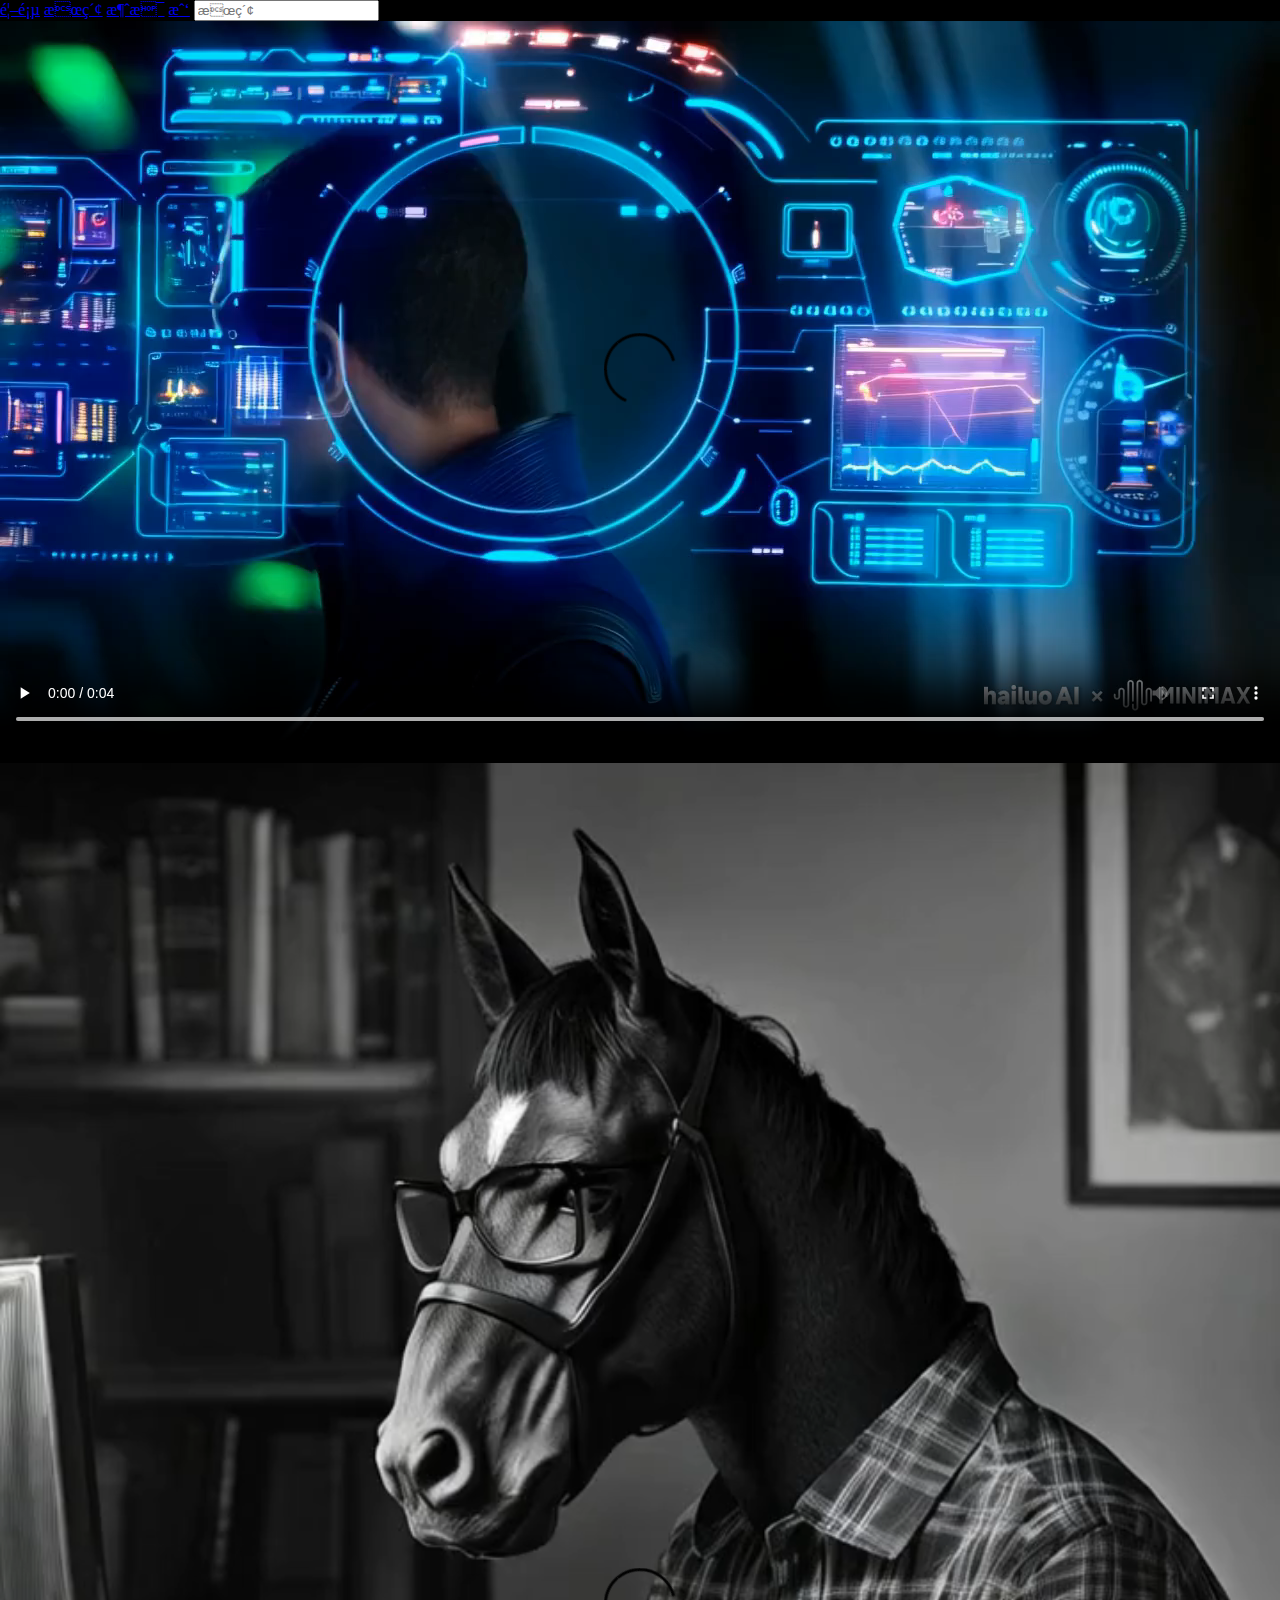
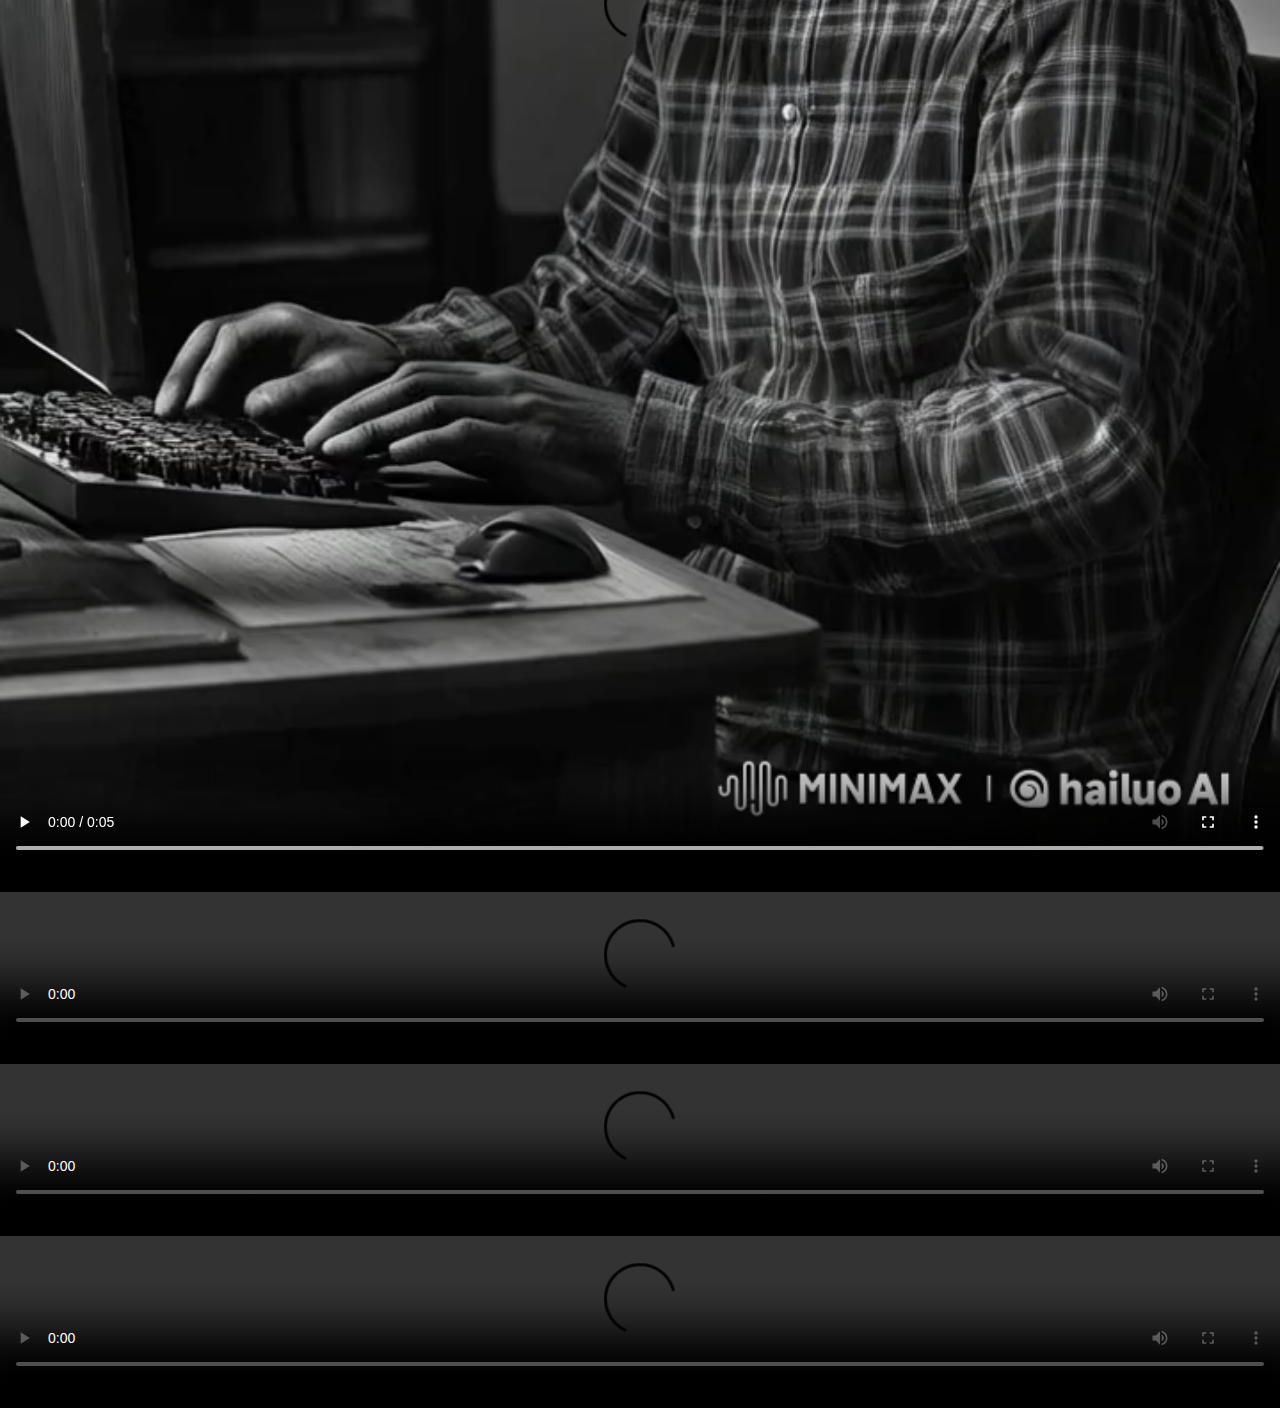
==== index.html @ 8b4c9ce8 "Update index.html" ====
<!DOCTYPE html>
<html lang="en">

<head>
    <meta charset="UTF - 8">
    <meta name="viewport" content="width=device - width, initial - scale = 1.0">
    <title>佐罗斯视频专区</title>
    <link rel="stylesheet" href="styles.css">
</head>

<body>
    <!-- 顶部导航栏 -->
    <div class="top - nav">
        <a href="#">首页</a>
        <a href="#">搜索</a>
        <a href="#">消息</a>
        <a href="#">我</a>
        <input type="text" class="search - box" placeholder="搜索">
    </div>
    <!-- 视频区域 -->
    <div class="video - container">
        <div class="video - item">
            <video controls>
                <source src="example - video1.mp4" type="video/mp4">
                您的浏览器不支持视频标签，请更换浏览器查看。
            </video>
            <div class="video - desc">这是视频1的简短描述。</div>
        </div>
        <div class="video - item">
            <video controls>
                <source src="example - video2.mp4" type="video/mp4">
                您的浏览器不支持视频标签，请更换浏览器查看。
            </video>
            <div class="video - desc">这是视频2的简短描述。</div>
        </div>
        <div class="video - item">
            <video controls>
                <source src="example - video3.mp4" type="video/mp4">
                您的浏览器不支持视频标签，请更换浏览器查看。
            </video>
            <div class="video - desc">这是视频3的简短描述。</div>
        </div>
        <div class="video - item">
            <video controls>
                <source src="example - video4.mp4" type="video/mp4">
                您的浏览器不支持视频标签，请更换浏览器查看。
            </video>
            <div class="video - desc">这是视频4的简短描述。</div>
        </div>
        <div class="video - item">
            <video controls>
                <source src="example - video5.mp4" type="video/mp4">
                您的浏览器不支持视频标签，请更换浏览器查看。
            </video>
            <div class="video - desc">这是视频5的简短描述。</div>
        </div>
    </div>
</body>

</html>
---- styles.css ----
/* 整体页面布局 */
body {
    margin: 0;
    padding: 0;
    font - family: Arial, sans - serif;
    background-color: #000;
    width: 100vw;
    overflow - x: hidden;
}

/* 顶部导航栏 */
.top - nav {
    display: flex;
    justify - content: space - between;
    align - items: center;
    background - color: #000;
    color: #fff;
    padding: 10px;
    width: 100%;
}

.top - nav a {
    color: #fff;
    text - decoration: none;
    margin - left: 10px;
}

/* 视频区域 */
.video - container {
    display: flex;
    flex - direction: column;
    align - items: center;
    margin - top: 20px;
    width: 100%;
}

.video - item {
    width: 100%;
    margin - bottom: 10px;
}

video {
    width: 100%;
    height: auto;
    border - radius: 10px;
    max - width: 100%;
}

.video - desc {
    color: #fff;
    text - align: center;
    margin - top: 5px;
}
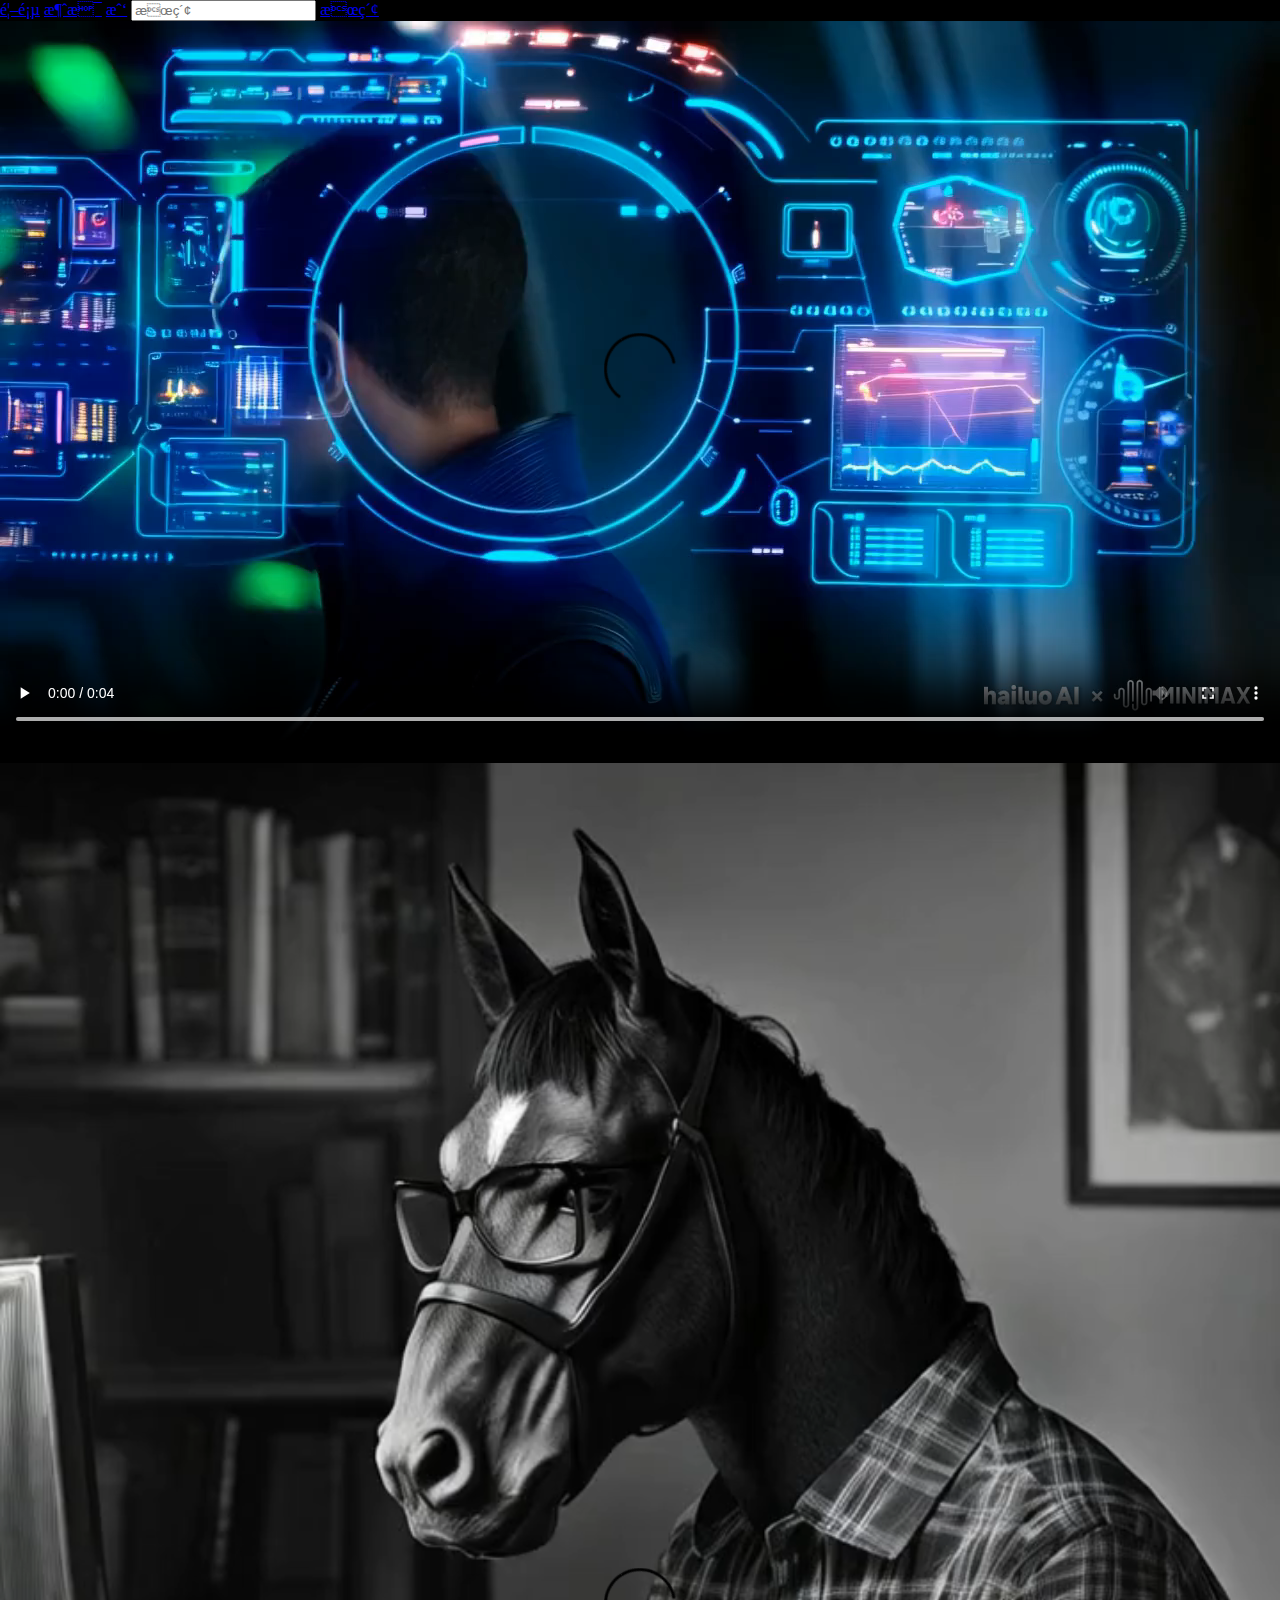
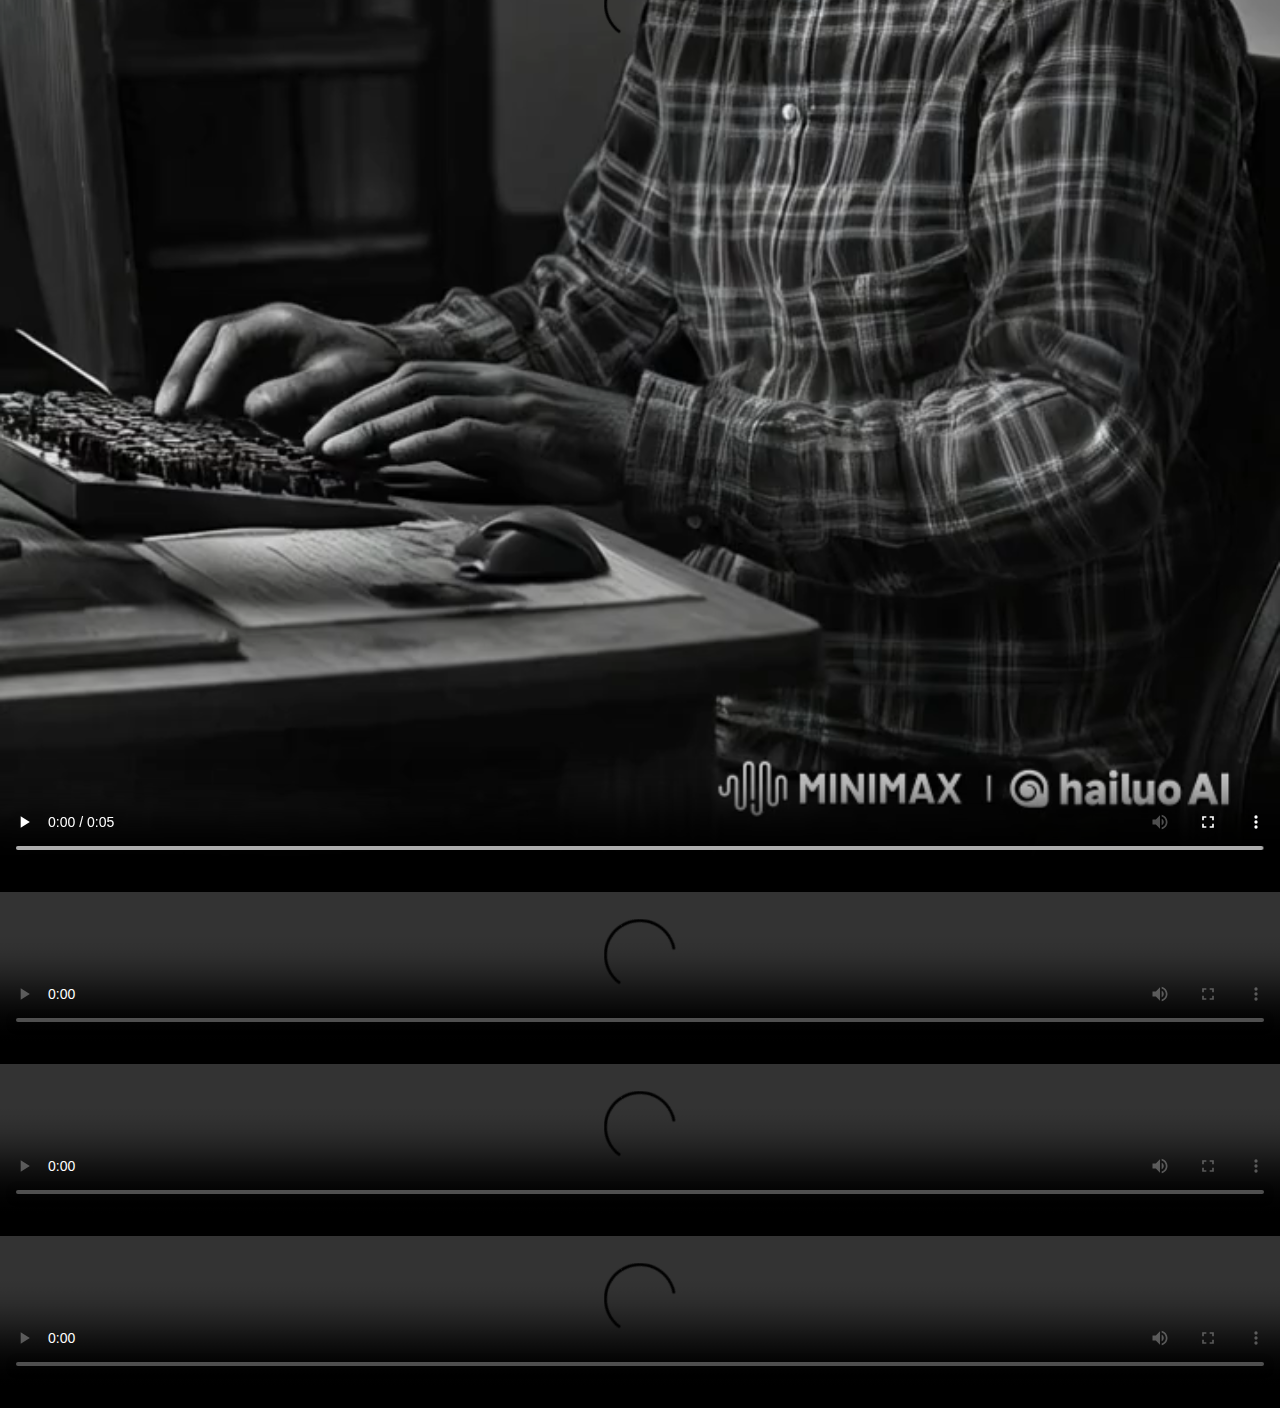
==== commit d7ddbf44: "Update index.html" ====
--- a/index.html
+++ b/index.html
@@ -12,10 +12,10 @@
     <!-- 顶部导航栏 -->
     <div class="top - nav">
         <a href="#">首页</a>
-        <a href="#">搜索</a>
         <a href="#">消息</a>
         <a href="#">我</a>
         <input type="text" class="search - box" placeholder="搜索">
+        <a href="#">搜索</a>
     </div>
     <!-- 视频区域 -->
     <div class="video - container">
--- a/styles.css
+++ b/styles.css
@@ -15,14 +15,24 @@
     align - items: center;
     background - color: #000;
     color: #fff;
-    padding: 10px;
+    padding: 15px;
     width: 100%;
+    font - size: 18px;
 }
 
 .top - nav a {
     color: #fff;
     text - decoration: none;
     margin - left: 10px;
+}
+
+.top - nav.search - box {
+    padding: 5px;
+    border: none;
+    border - radius: 5px;
+    background - color: #333;
+    color: #fff;
+    width: 200px;
 }
 
 /* 视频区域 */
@@ -50,4 +60,5 @@
     color: #fff;
     text - align: center;
     margin - top: 5px;
+    padding: 0 10px;
 }
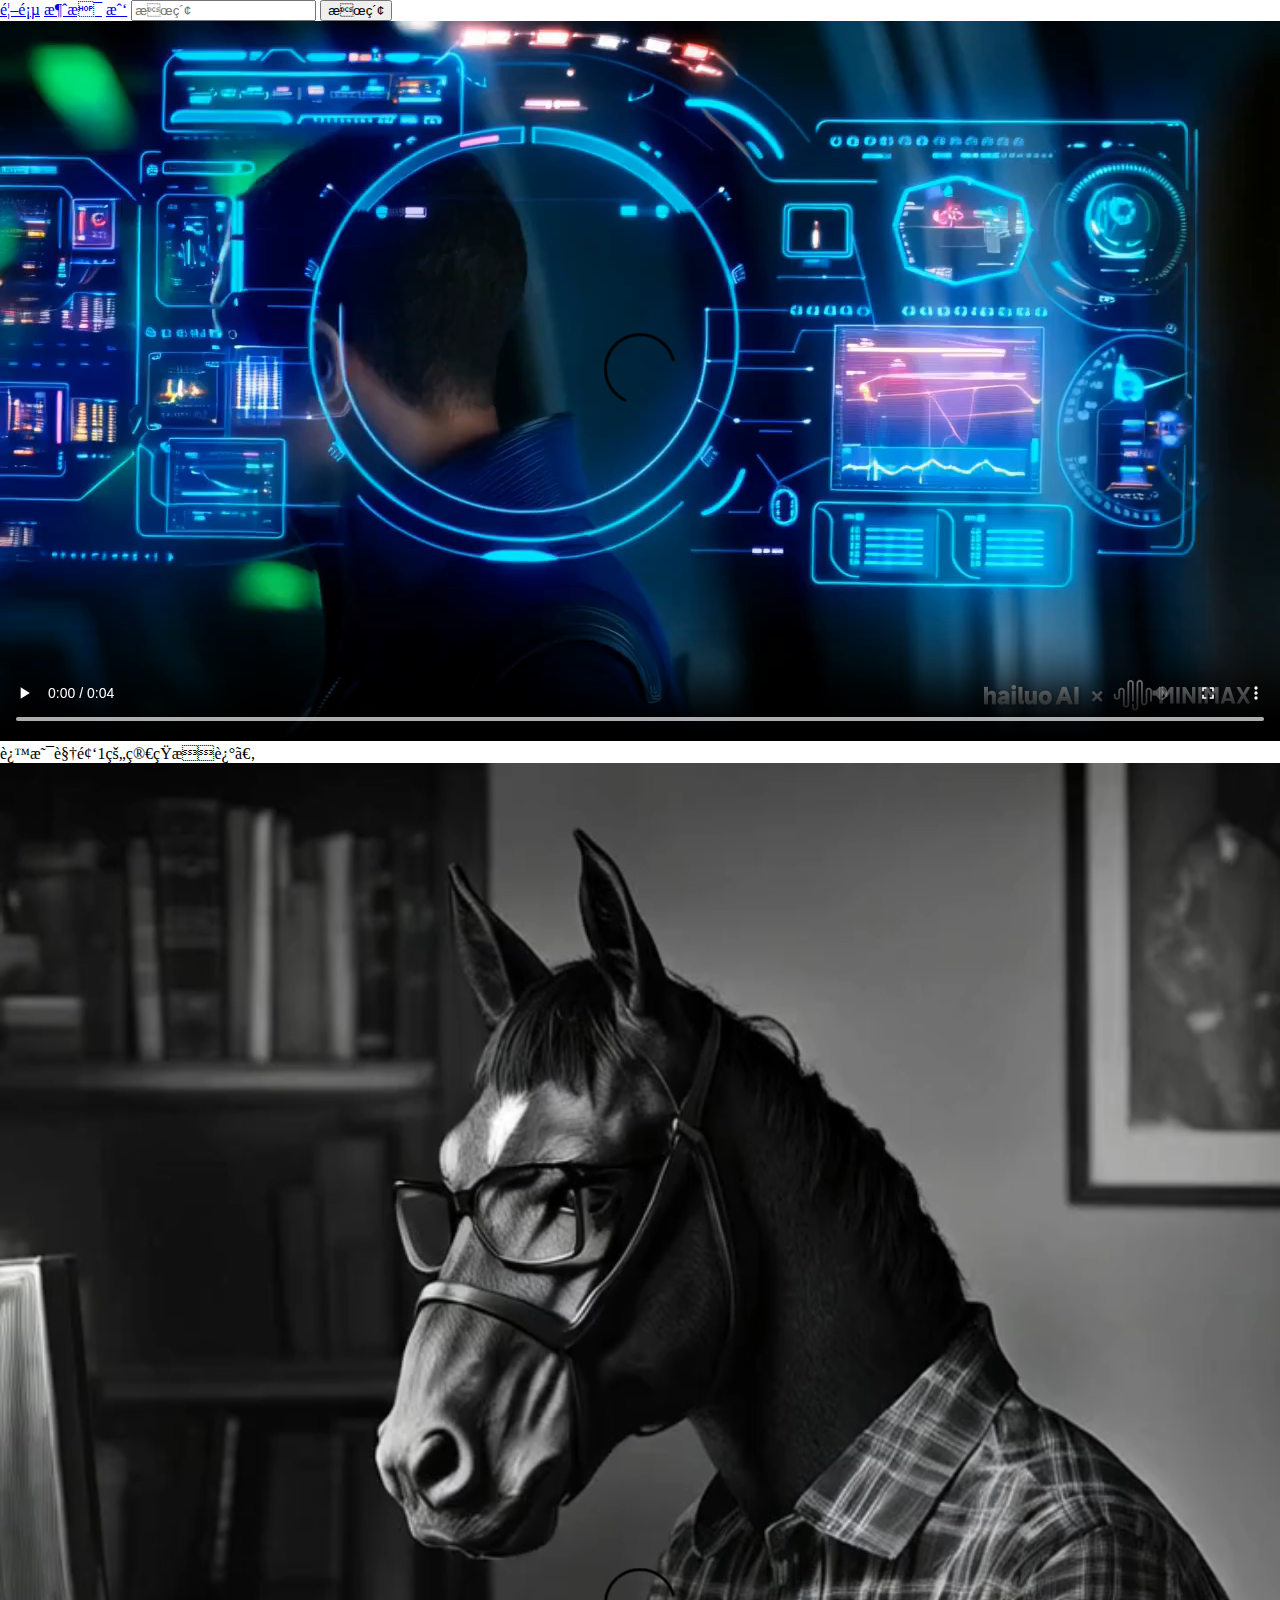
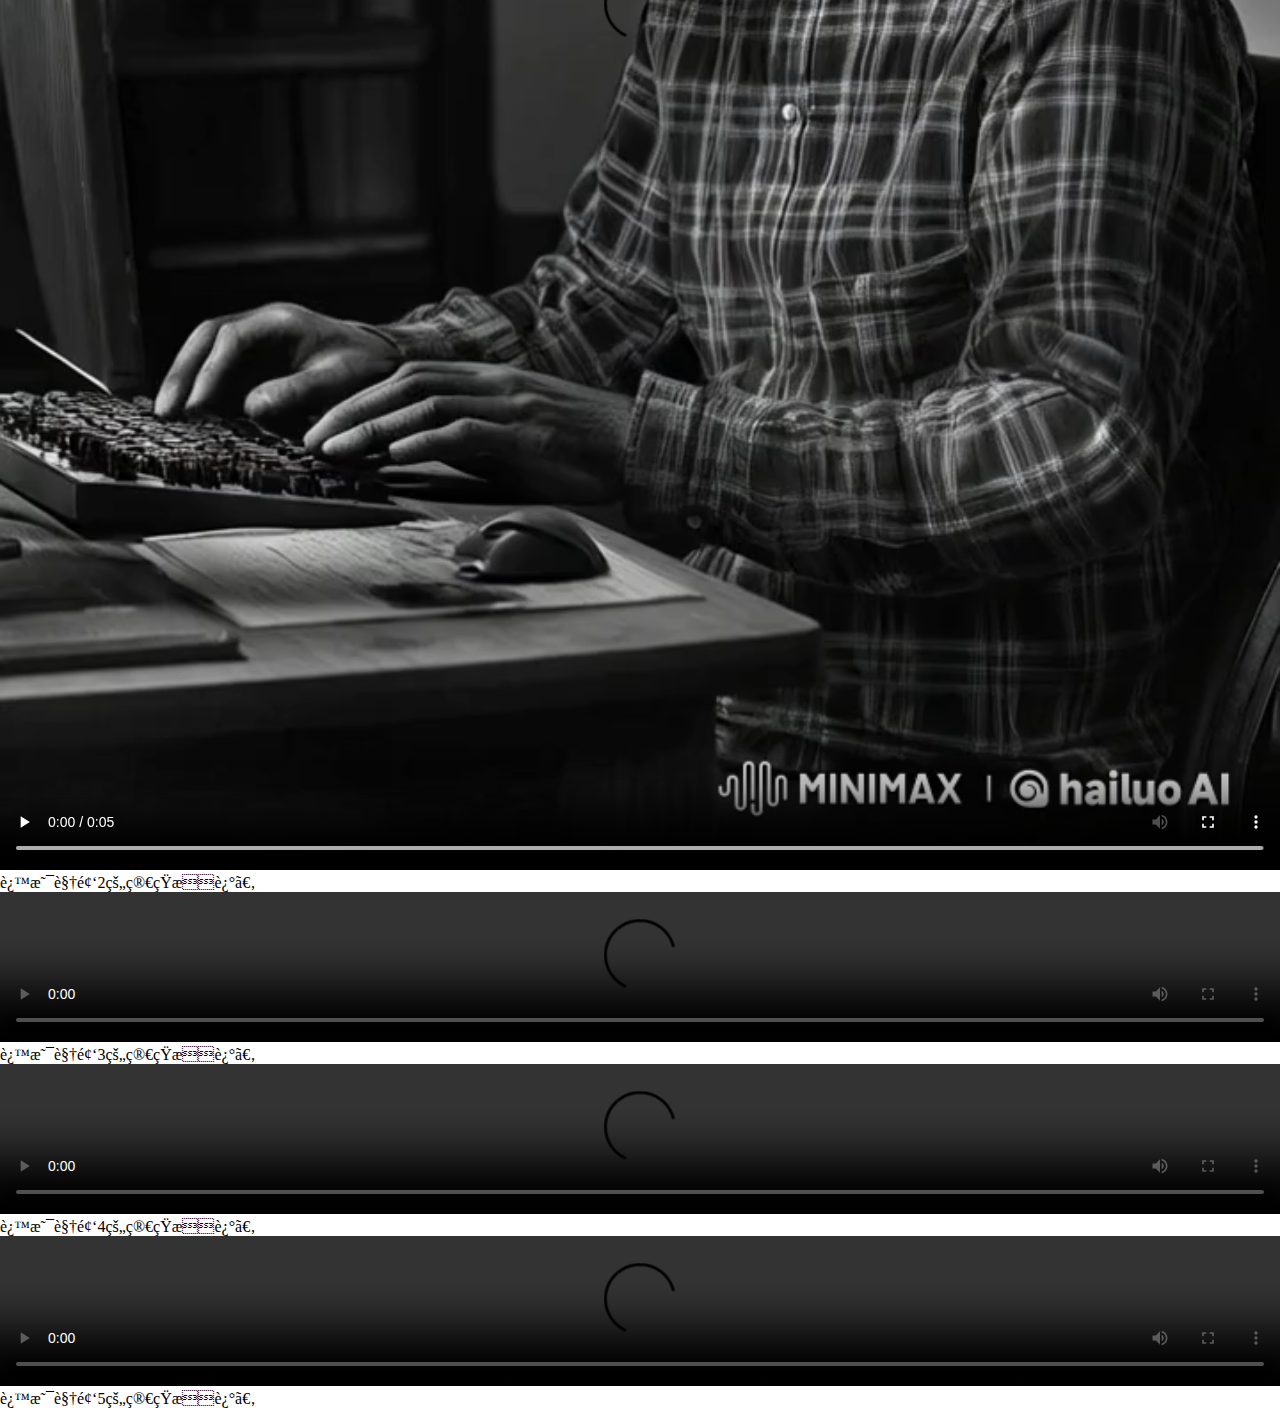
==== commit b13a169e: "Update index.html" ====
--- a/index.html
+++ b/index.html
@@ -15,7 +15,7 @@
         <a href="#">消息</a>
         <a href="#">我</a>
         <input type="text" class="search - box" placeholder="搜索">
-        <a href="#">搜索</a>
+        <button type="submit" class="search - btn">搜索</button>
     </div>
     <!-- 视频区域 -->
     <div class="video - container">
--- a/styles.css
+++ b/styles.css
@@ -3,7 +3,7 @@
     margin: 0;
     padding: 0;
     font - family: Arial, sans - serif;
-    background-color: #000;
+    background - color: #000;
     width: 100vw;
     overflow - x: hidden;
 }
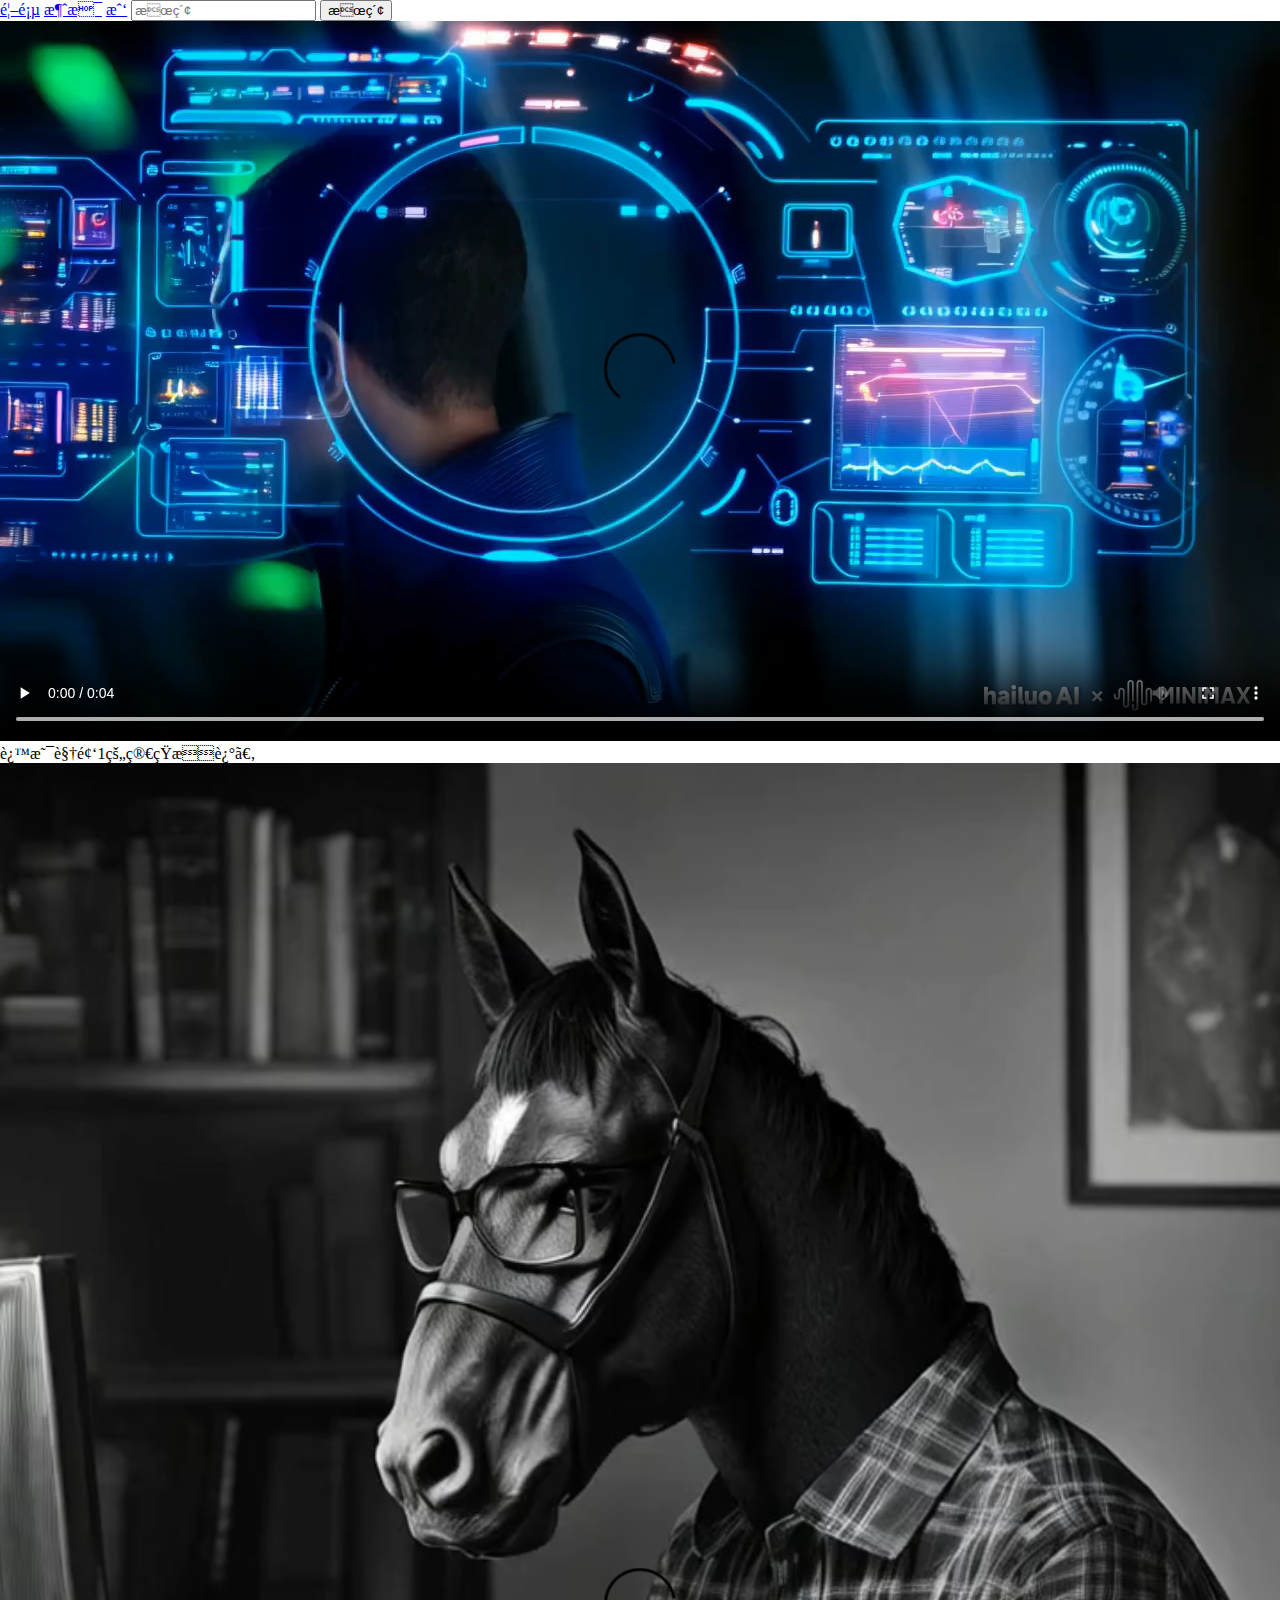
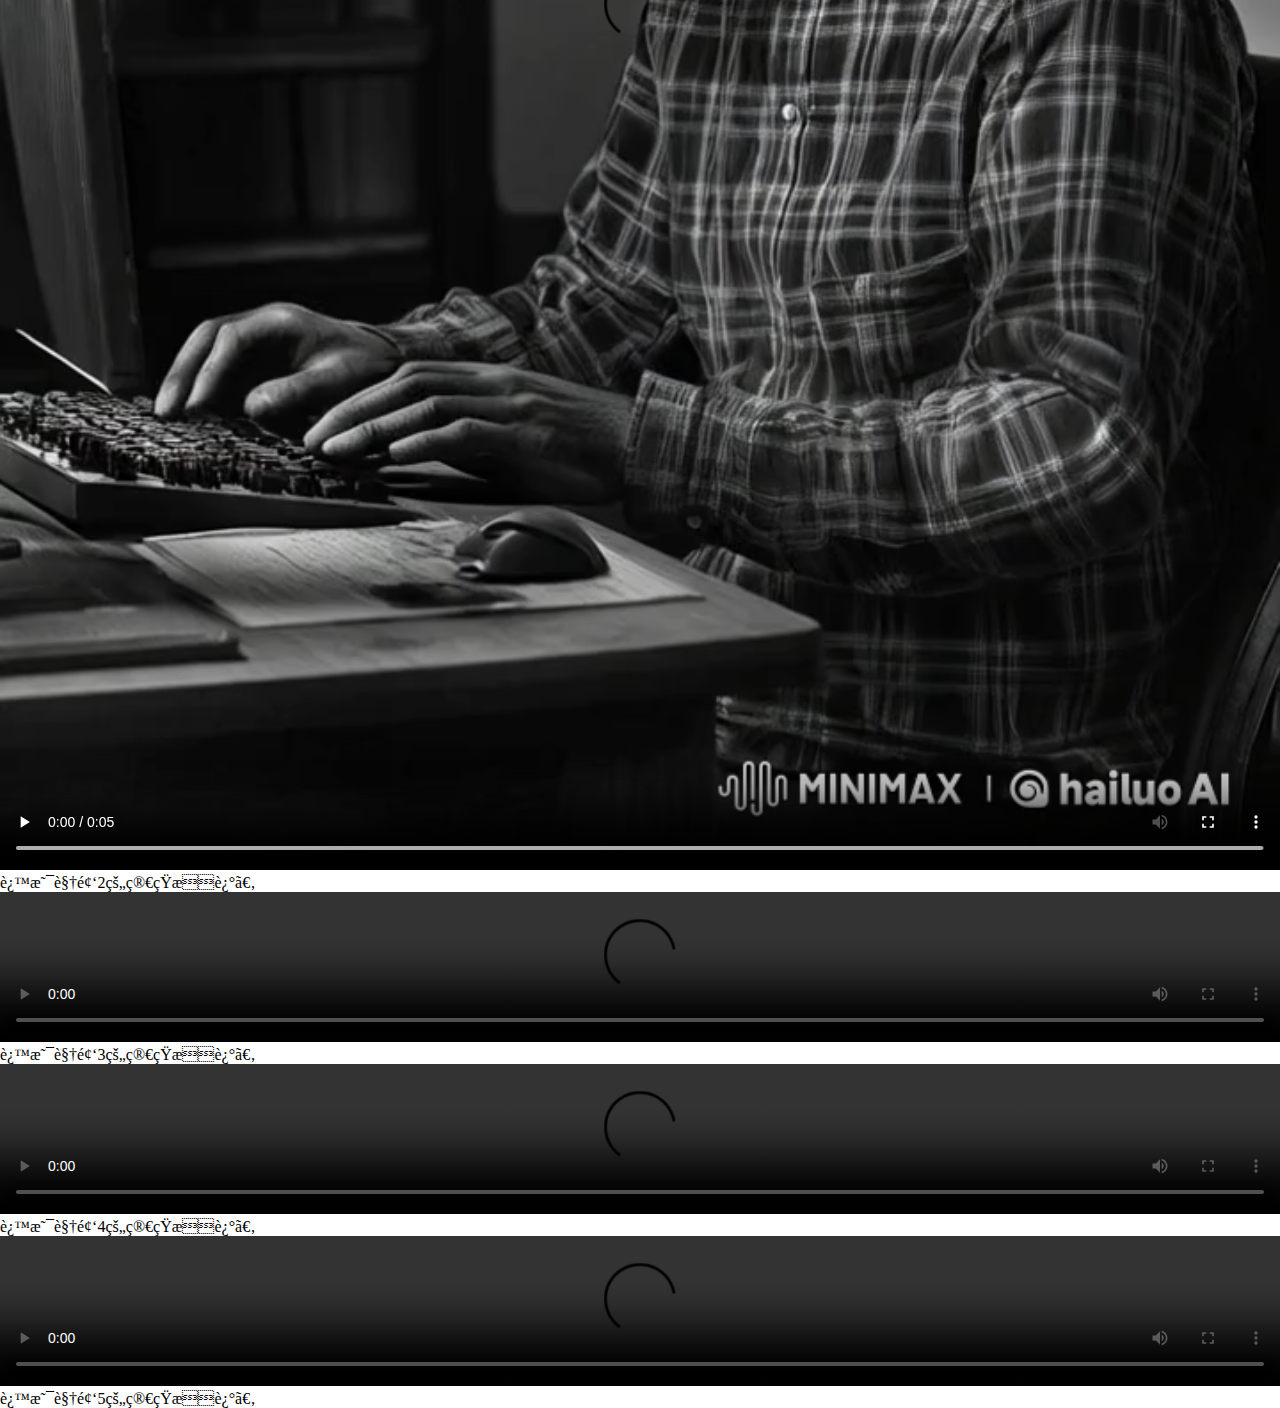
==== commit eb031443: "Update index.html" ====
--- a/index.html
+++ b/index.html
@@ -4,7 +4,7 @@
 <head>
     <meta charset="UTF - 8">
     <meta name="viewport" content="width=device - width, initial - scale = 1.0">
-    <title>佐罗斯视频专区</title>
+    <title>佐罗斯爱跳舞Video</title>
     <link rel="stylesheet" href="styles.css">
 </head>
 
--- a/styles.css
+++ b/styles.css
@@ -11,7 +11,7 @@
 /* 顶部导航栏 */
 .top - nav {
     display: flex;
-    justify - content: space - between;
+    justify - content: flex - end;
     align - items: center;
     background - color: #000;
     color: #fff;
@@ -33,6 +33,15 @@
     background - color: #333;
     color: #fff;
     width: 200px;
+    margin - right: 10px;
+}
+
+.top - nav.search - btn {
+    padding: 5px 10px;
+    border: none;
+    border - radius: 5px;
+    background - color: #333;
+    color: #fff;
 }
 
 /* 视频区域 */
@@ -57,7 +66,7 @@
 }
 
 .video - desc {
-    color: #fff;
+    color: #f00;
     text - align: center;
     margin - top: 5px;
     padding: 0 10px;
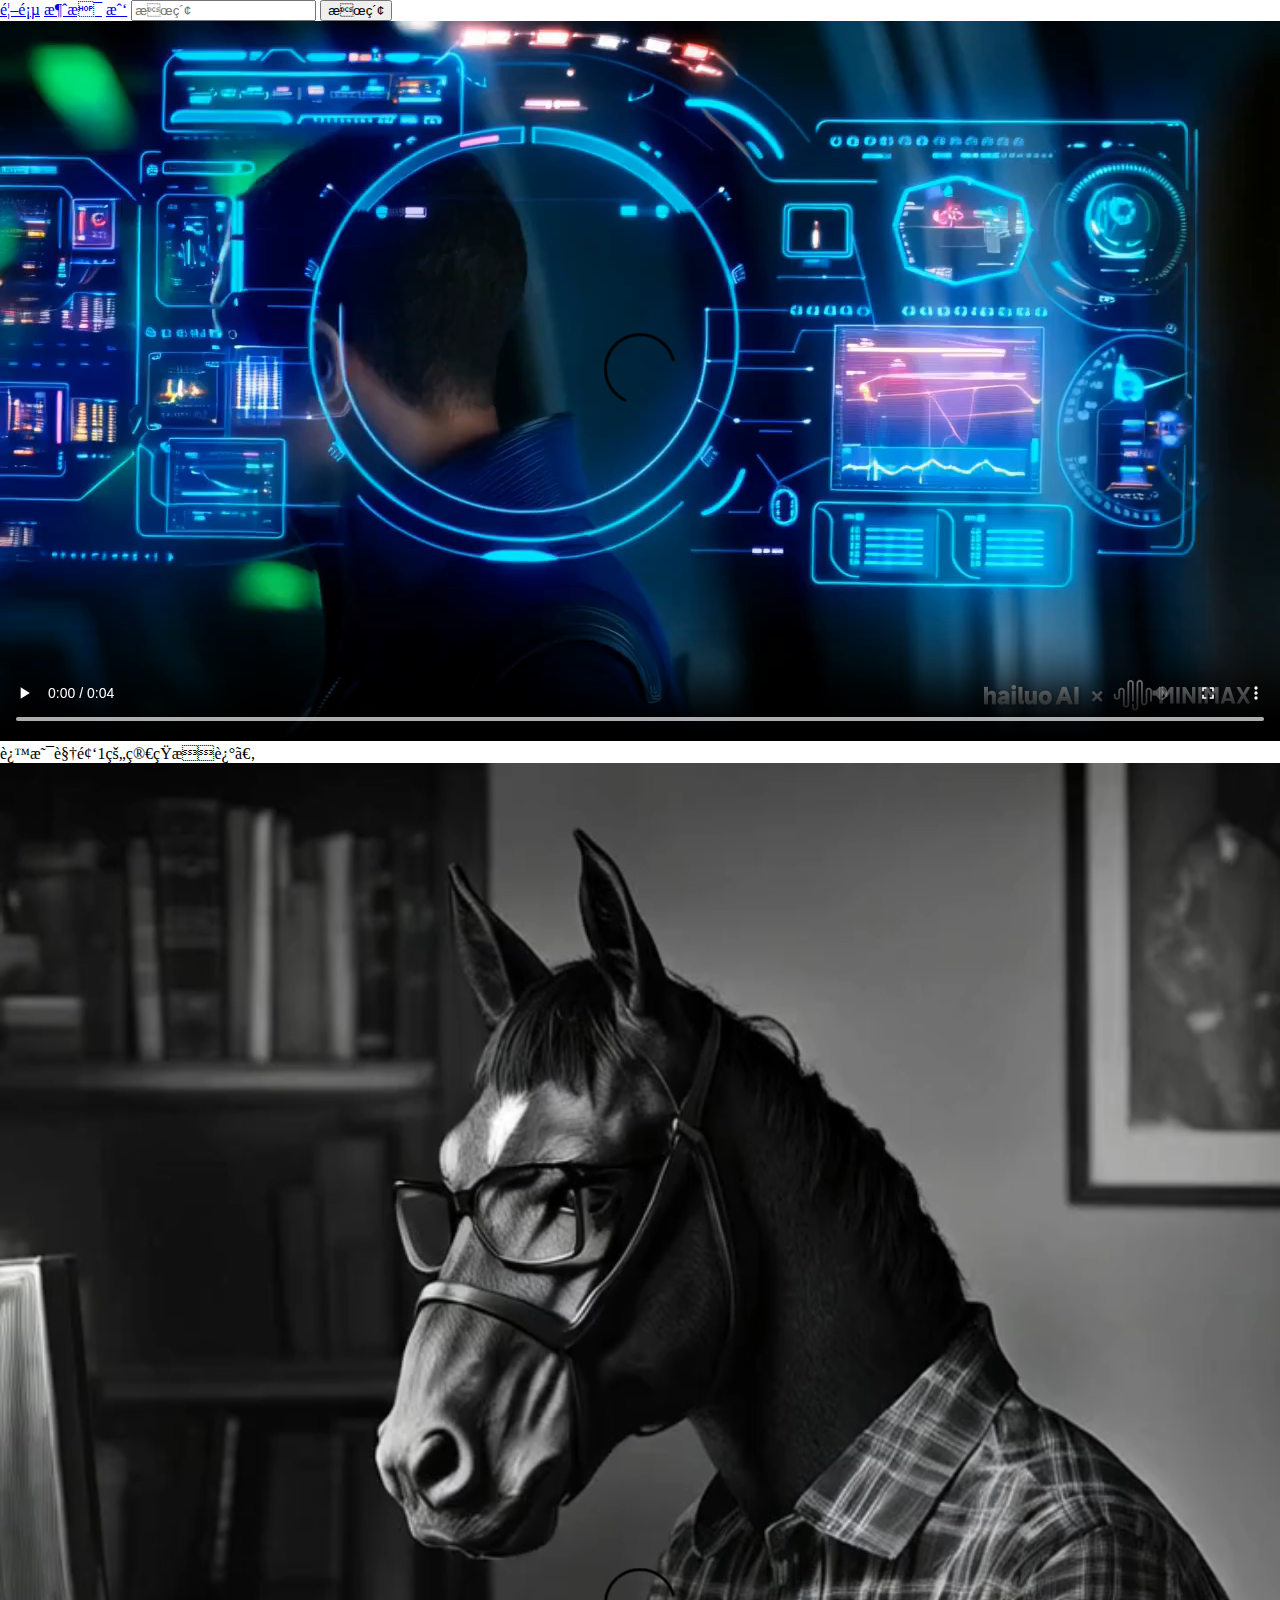
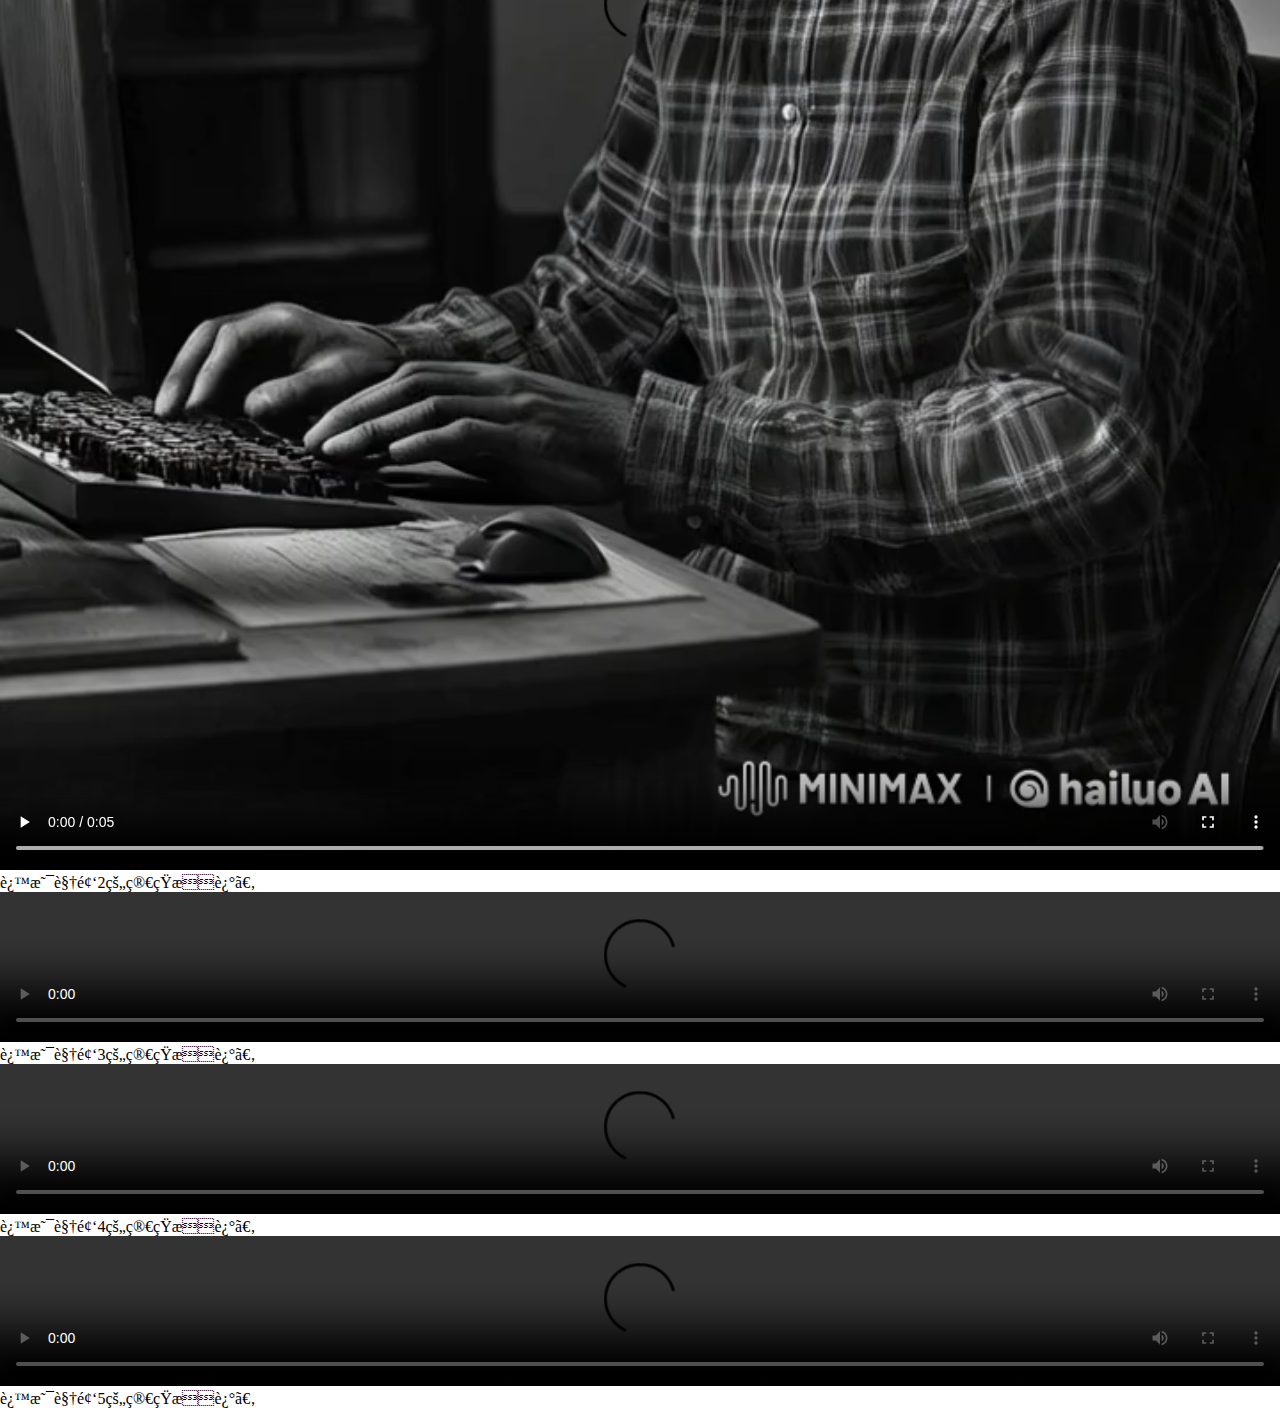
==== commit 9715ced2: "Update index.html" ====
--- a/index.html
+++ b/index.html
@@ -2,30 +2,43 @@
 <html lang="en">
 
 <head>
+    <!-- 设置字符编码为UTF - 8 -->
     <meta charset="UTF - 8">
-    <meta name="viewport" content="width=device - width, initial - scale = 1.0">
-    <title>佐罗斯爱跳舞Video</title>
+    <!-- 视口设置，确保页面在移动设备上正确显示，禁止用户缩放，设置初始缩放比例为1.0，最大最小缩放比例也为1.0 -->
+    <meta name="viewport" content="width=device - width, initial - scale = 1.0, user - scalable = no, maximum - scale = 1.0, minimum - scale = 1.0">
+    <title>佐罗斯爱跳舞</title>
+    <!-- 链接外部样式表styles.css -->
     <link rel="stylesheet" href="styles.css">
 </head>
 
 <body>
     <!-- 顶部导航栏 -->
     <div class="top - nav">
+        <!-- 首页链接 -->
         <a href="#">首页</a>
+        <!-- 消息链接 -->
         <a href="#">消息</a>
+        <!-- 我的页面链接 -->
         <a href="#">我</a>
+        <!-- 搜索框，用于输入搜索内容 -->
         <input type="text" class="search - box" placeholder="搜索">
+        <!-- 搜索按钮，点击可执行搜索操作 -->
         <button type="submit" class="search - btn">搜索</button>
     </div>
     <!-- 视频区域 -->
     <div class="video - container">
+        <!-- 单个视频项 -->
         <div class="video - item">
+            <!-- 视频标签，controls属性显示视频控制条 -->
             <video controls>
+                <!-- 视频源，指定视频文件类型和路径 -->
                 <source src="example - video1.mp4" type="video/mp4">
                 您的浏览器不支持视频标签，请更换浏览器查看。
             </video>
+            <!-- 视频描述，用于简短描述视频内容 -->
             <div class="video - desc">这是视频1的简短描述。</div>
         </div>
+        <!-- 单个视频项 -->
         <div class="video - item">
             <video controls>
                 <source src="example - video2.mp4" type="video/mp4">
@@ -33,6 +46,7 @@
             </video>
             <div class="video - desc">这是视频2的简短描述。</div>
         </div>
+        <!-- 单个视频项 -->
         <div class="video - item">
             <video controls>
                 <source src="example - video3.mp4" type="video/mp4">
@@ -40,6 +54,7 @@
             </video>
             <div class="video - desc">这是视频3的简短描述。</div>
         </div>
+        <!-- 单个视频项 -->
         <div class="video - item">
             <video controls>
                 <source src="example - video4.mp4" type="video/mp4">
@@ -47,6 +62,7 @@
             </video>
             <div class="video - desc">这是视频4的简短描述。</div>
         </div>
+        <!-- 单个视频项 -->
         <div class="video - item">
             <video controls>
                 <source src="example - video5.mp4" type="video/mp4">
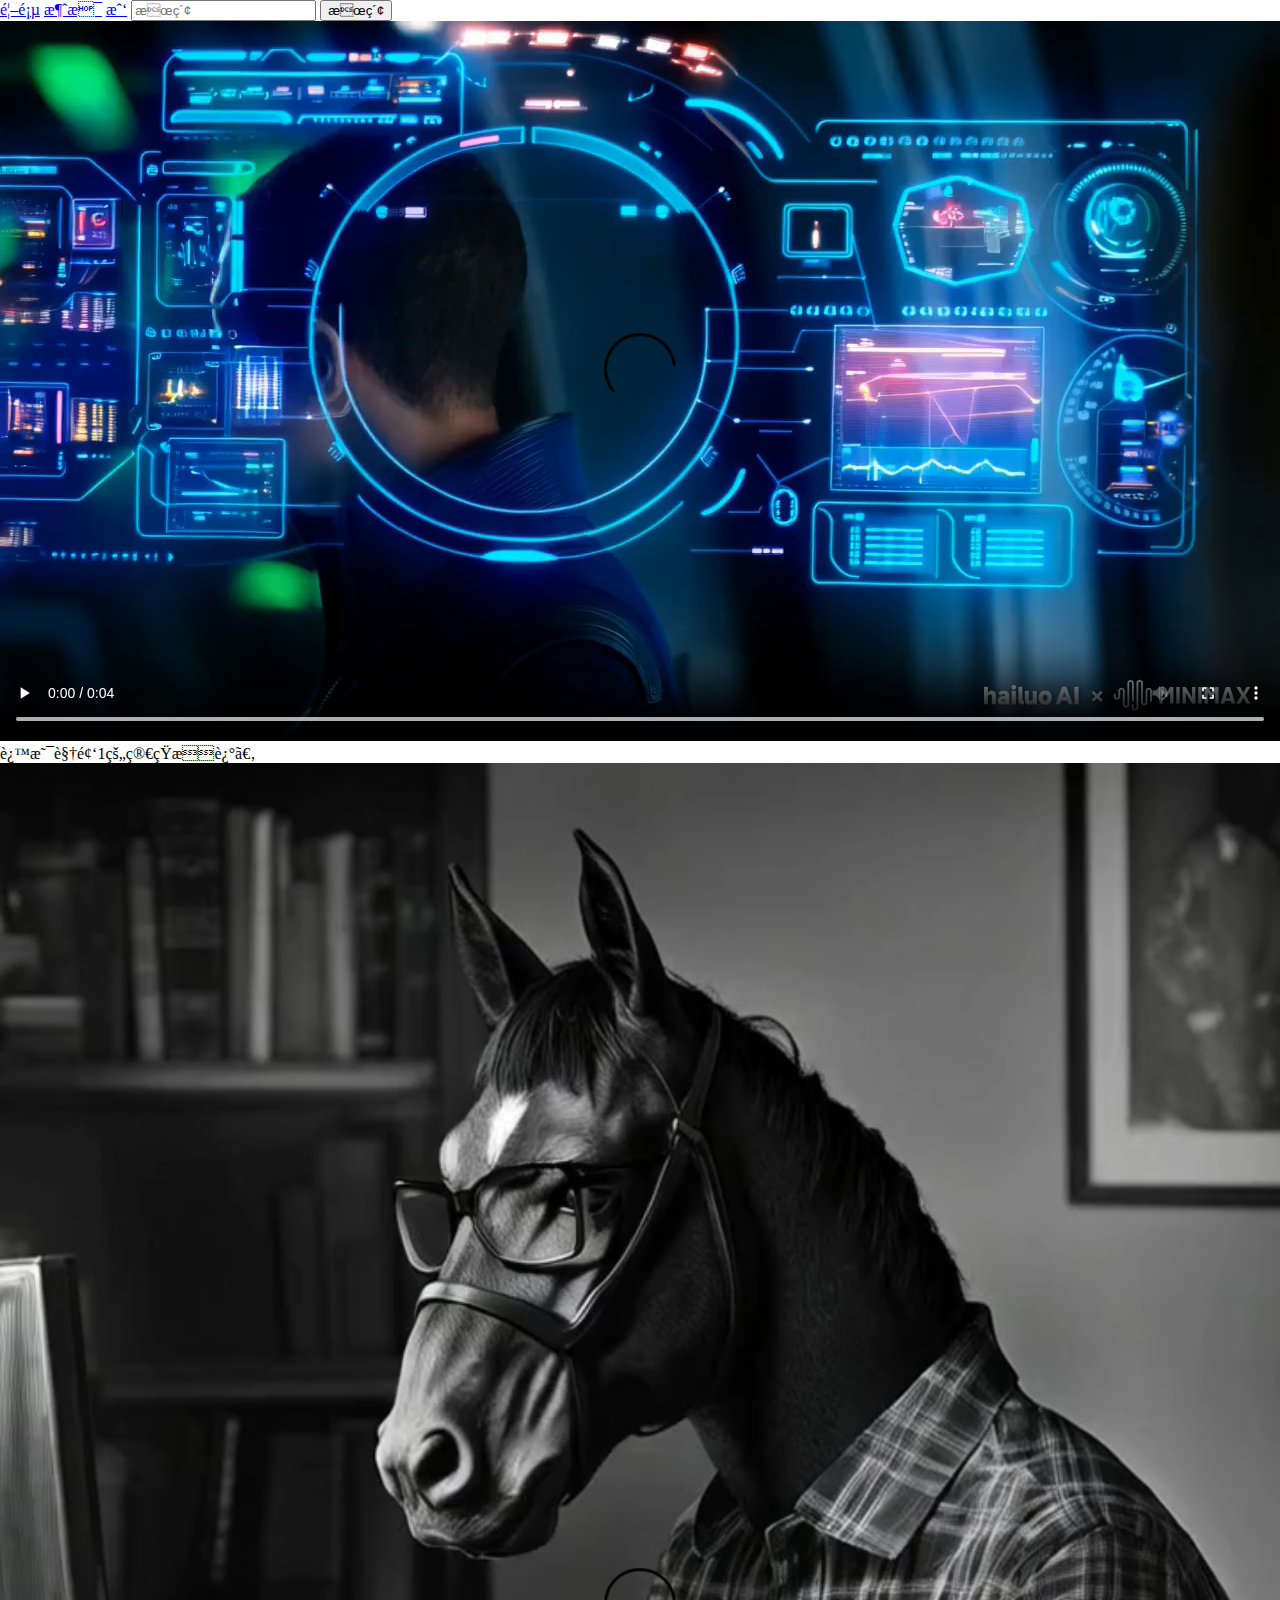
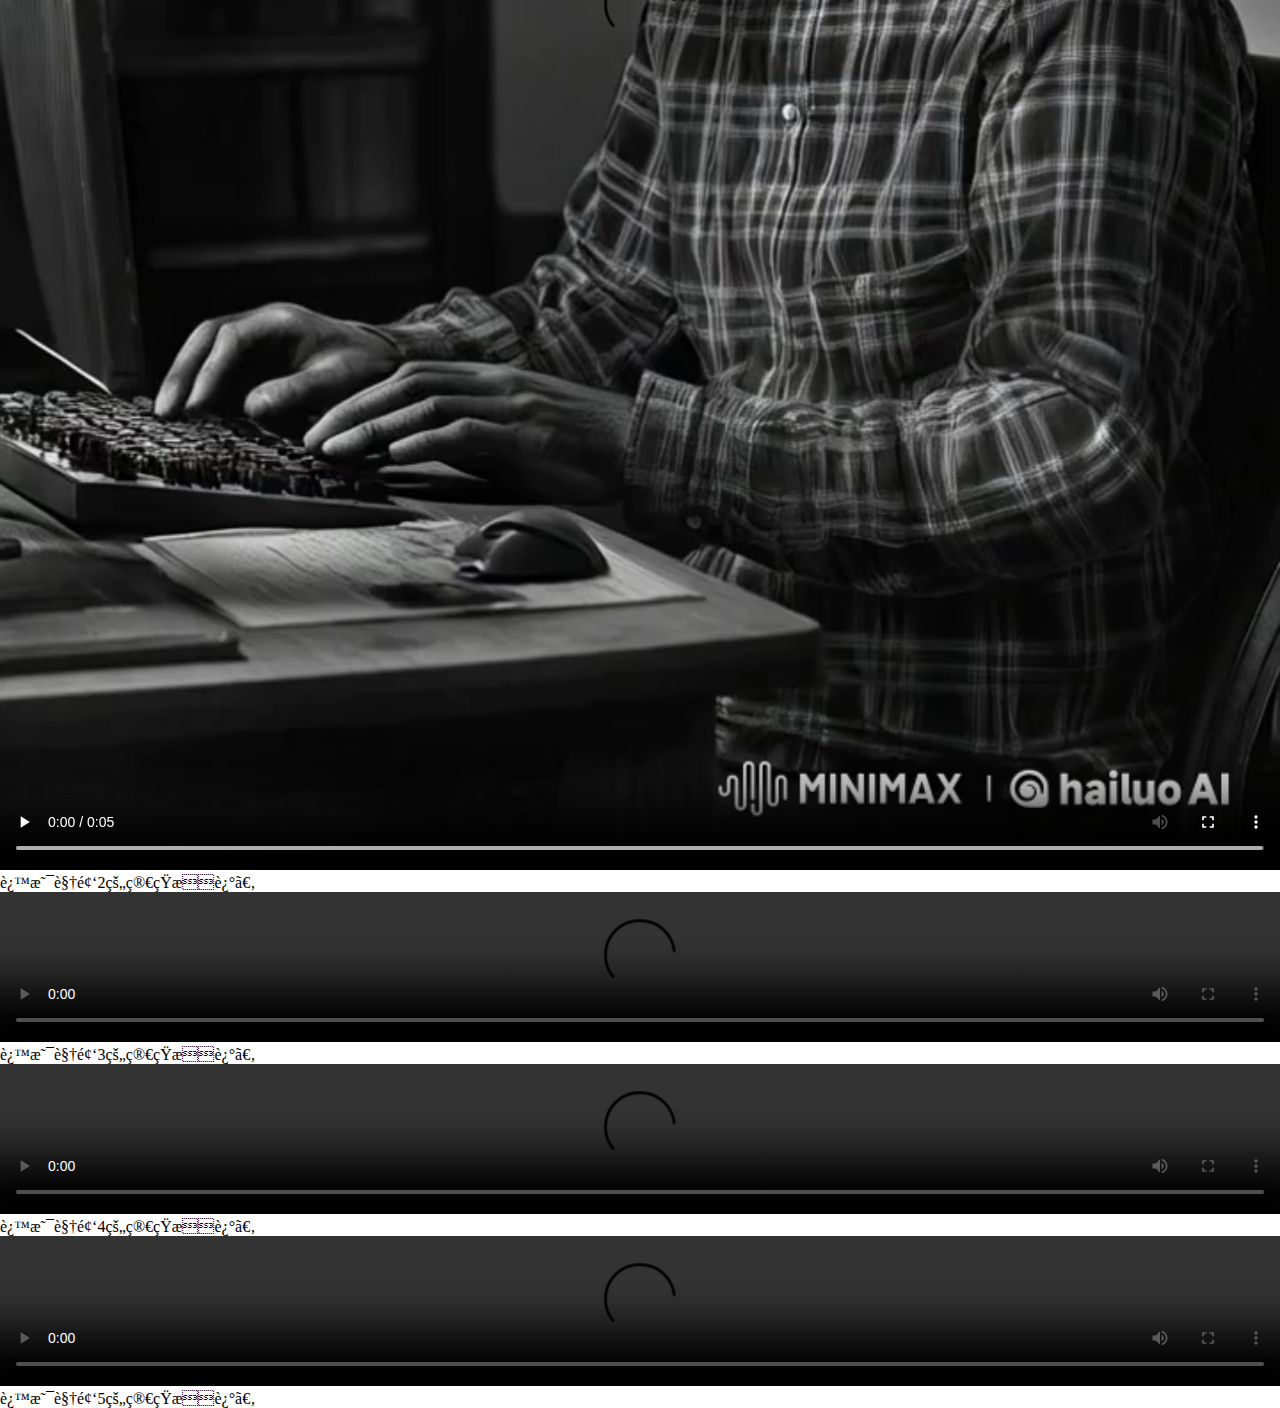
==== commit 9f983a5f: "Update index.html" ====
--- a/index.html
+++ b/index.html
@@ -6,7 +6,7 @@
     <meta charset="UTF - 8">
     <!-- 视口设置，确保页面在移动设备上正确显示，禁止用户缩放，设置初始缩放比例为1.0，最大最小缩放比例也为1.0 -->
     <meta name="viewport" content="width=device - width, initial - scale = 1.0, user - scalable = no, maximum - scale = 1.0, minimum - scale = 1.0">
-    <title>佐罗斯爱跳舞</title>
+    <title>直面天命-佐罗斯❤️跳舞</title>
     <!-- 链接外部样式表styles.css -->
     <link rel="stylesheet" href="styles.css">
 </head>
@@ -25,6 +25,8 @@
         <!-- 搜索按钮，点击可执行搜索操作 -->
         <button type="submit" class="search - btn">搜索</button>
     </div>
+    <!-- 白色层，用于分层效果 -->
+    <div class="white - layer"></div>
     <!-- 视频区域 -->
     <div class="video - container">
         <!-- 单个视频项 -->
--- a/styles.css
+++ b/styles.css
@@ -1,73 +1,142 @@
 /* 整体页面布局 */
 body {
+    /* 外边距为0，去除默认的页面外边距 */
     margin: 0;
+    /* 内边距为0，去除默认的页面内边距 */
     padding: 0;
+    /* 设置字体为Arial或者无衬线字体 */
     font - family: Arial, sans - serif;
+    /* 设置背景颜色为纯黑色 */
     background - color: #000;
+    /* 页面宽度为视口宽度的100% */
     width: 100vw;
+    /* 隐藏水平方向的滚动条 */
     overflow - x: hidden;
+    /* 确保页面高度至少为视口高度的100%，防止背景色显示不全 */
+    min - height: 100vh;
+    /* 相对定位，为白色层提供定位上下文 */
+    position: relative;
 }
 
-/* 顶部导航栏 */
-.top - nav {
-    display: flex;
-    justify - content: flex - end;
-    align - items: center;
-    background - color: #000;
-    color: #fff;
-    padding: 15px;
-    width: 100%;
-    font - size: 18px;
+/* 白色层样式，创建悬浮效果 */
+.white - layer {
+    /* 绝对定位，相对于body定位 */
+    position: absolute;
+    top: 0;
+    left: 5%;
+    width: 90%;
+    height: 100%;
+    background - color: #fff;
+    z - index: 1;
 }
 
+/* 顶部导航栏样式 */
+.top - nav {
+    /* 使用flex布局 */
+    display: flex;
+    /* 使导航栏内的元素靠右对齐 */
+    justify - content: flex - end;
+    /* 垂直方向上居中对齐元素 */
+    align - items: center;
+    /* 背景颜色为黑色 */
+    background - color: #000;
+    /* 文字颜色为白色 */
+    color: #fff;
+    /* 内边距为15px */
+    padding: 15px;
+    /* 宽度为100% */
+    width: 100%;
+    /* 字体大小为18px */
+    font - size: 18px;
+    /* 白色层在导航栏之下，所以这里z - index要大于白色层的 */
+    z - index: 2;
+}
+
+/* 导航栏中的链接样式 */
 .top - nav a {
+    /* 文字颜色为白色 */
     color: #fff;
+    /* 去除下划线 */
     text - decoration: none;
+    /* 左边距为10px */
     margin - left: 10px;
 }
 
+/* 搜索框样式 */
 .top - nav.search - box {
+    /* 内边距为5px */
     padding: 5px;
+    /* 无边框 */
     border: none;
+    /* 边框圆角为5px */
     border - radius: 5px;
+    /* 背景颜色为深灰色 */
     background - color: #333;
+    /* 文字颜色为白色 */
     color: #fff;
+    /* 宽度为200px */
     width: 200px;
+    /* 右边距为10px，与搜索按钮隔开一定距离 */
     margin - right: 10px;
 }
 
+/* 搜索按钮样式 */
 .top - nav.search - btn {
+    /* 内边距上下为5px，左右为10px */
     padding: 5px 10px;
+    /* 无边框 */
     border: none;
+    /* 边框圆角为5px */
     border - radius: 5px;
+    /* 背景颜色为深灰色 */
     background - color: #333;
+    /* 文字颜色为白色 */
     color: #fff;
 }
 
-/* 视频区域 */
+/* 视频容器样式 */
 .video - container {
+    /* 使用flex布局，子元素垂直排列 */
     display: flex;
     flex - direction: column;
+    /* 子元素在垂直方向上居中对齐 */
     align - items: center;
+    /* 距离顶部20px */
     margin - top: 20px;
-    width: 100%;
+    /* 宽度为白色层的90%，确保在白色层内 */
+    width: 90%;
+    /* 确保视频在白色层之上，z - index要大于白色层的 */
+    z - index: 2;
 }
 
+/* 单个视频项样式 */
 .video - item {
+    /* 宽度为100% */
     width: 100%;
+    /* 底部外边距为10px */
     margin - bottom: 10px;
 }
 
+/* 视频标签样式 */
 video {
+    /* 宽度为100% */
     width: 100%;
+    /* 高度自适应 */
     height: auto;
+    /* 边框圆角为10px */
     border - radius: 10px;
+    /* 最大宽度为100%，防止视频超出容器宽度 */
     max - width: 100%;
 }
 
+/* 视频描述样式 */
 .video - desc {
+    /* 文字颜色为红色 */
     color: #f00;
+    /* 文字居中对齐 */
     text - align: center;
+    /* 距离顶部5px */
     margin - top: 5px;
+    /* 左右内边距为10px */
     padding: 0 10px;
 }
